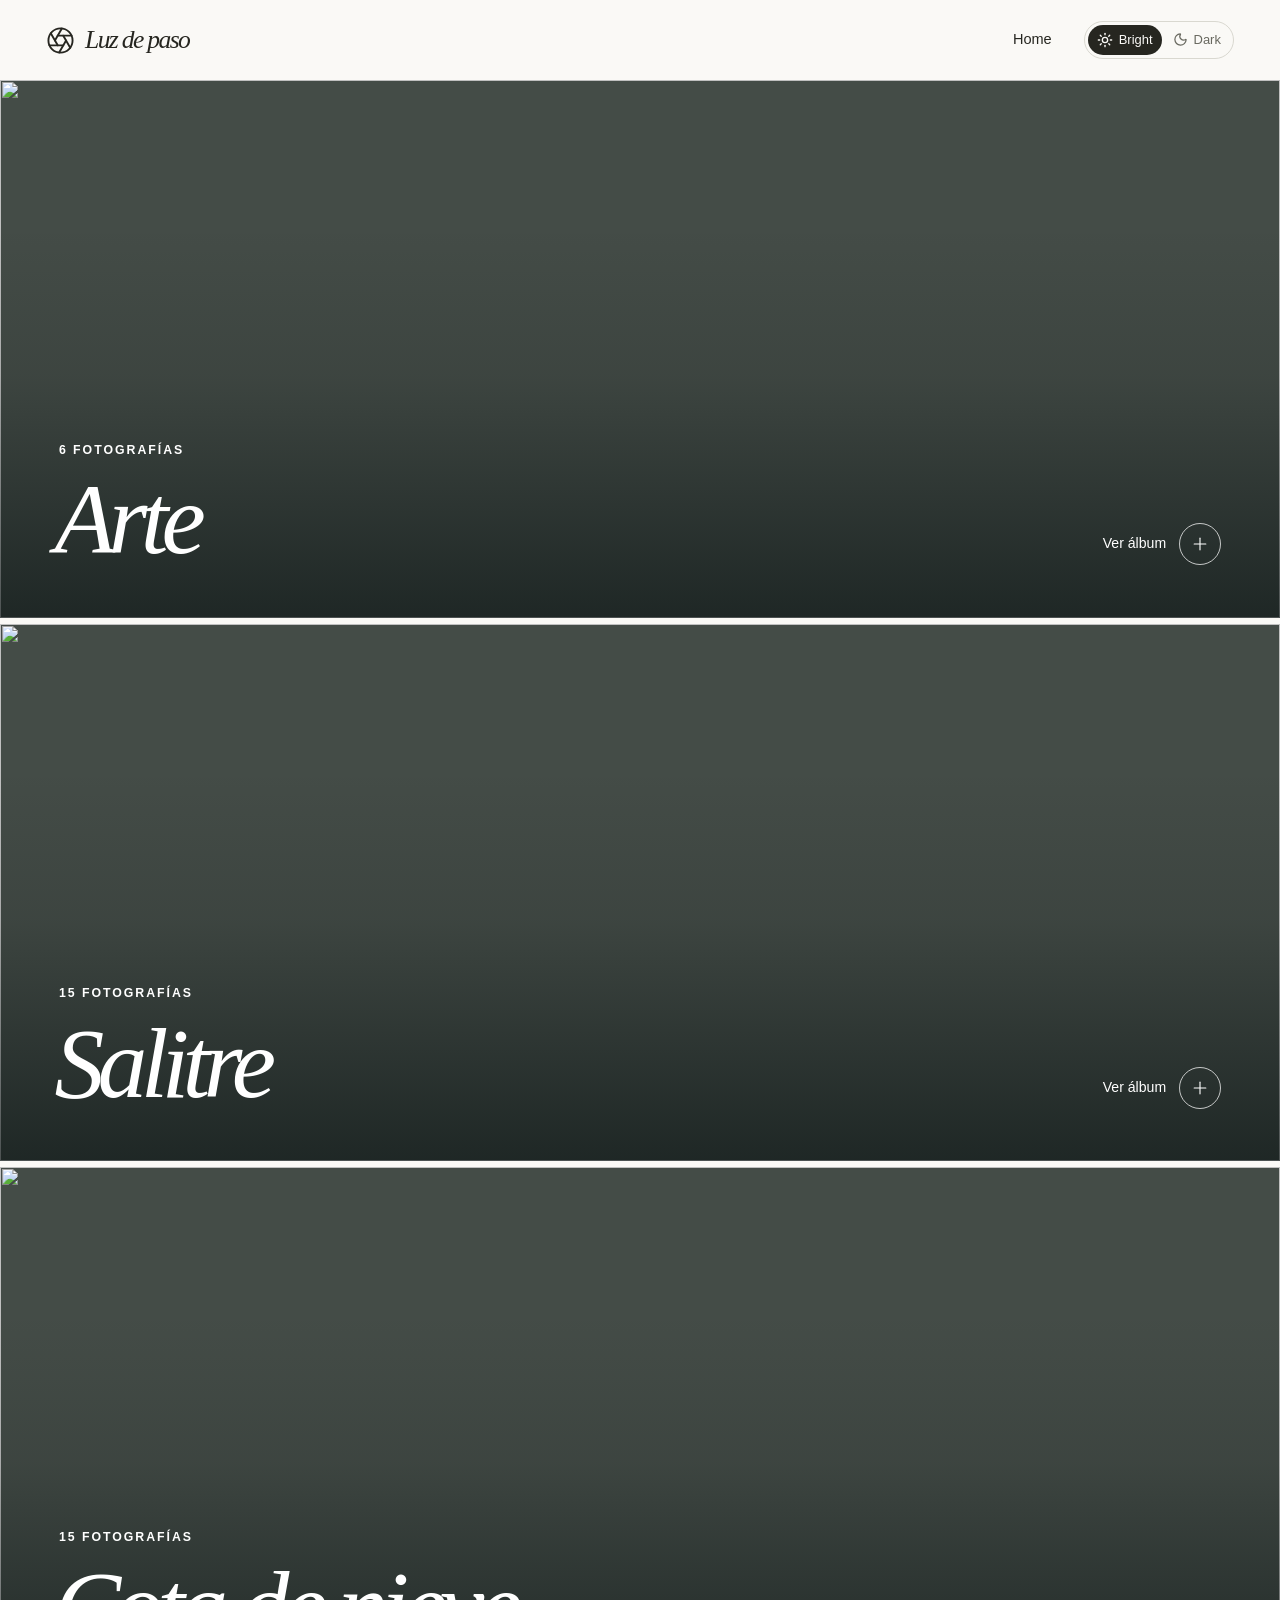
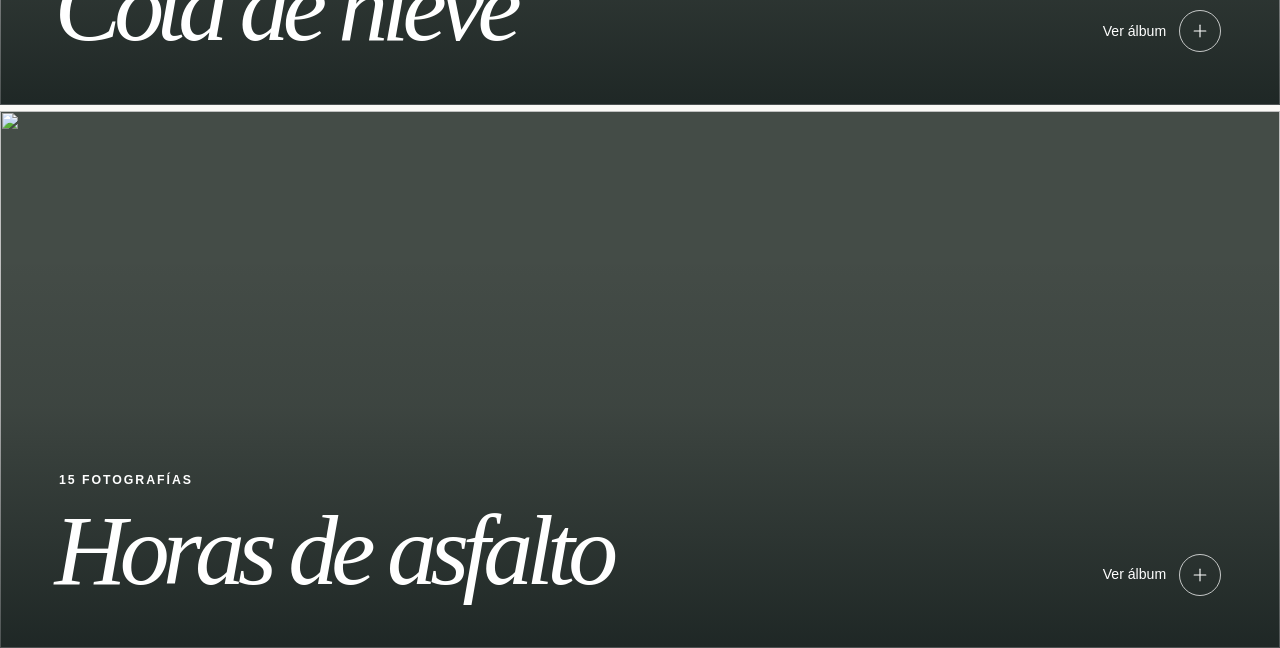
==== index.html @ b39b5231 "Añadir la portada de Luz de paso" ====
<!doctype html>
<html lang="es"><head><meta charset="utf-8"><meta name="viewport" content="width=device-width, initial-scale=1">
<title>Luz de paso · Porfolio fotográfico</title><link rel="icon" href="./favicon.svg"><link rel="stylesheet" href="./site.css">
<script>try{if(localStorage.getItem('luz-theme')==='dark')document.documentElement.dataset.theme='dark'}catch{}</script>
</head><body><div id="portfolio"></div><script type="application/json" id="portfolio-data">{"albums":[{"id":"820fe33d-5c15-4f04-adb1-a9078780f57d","name":"Arte","description":"El arte de Padex lorem impum","cover":"./media/1fb90e2a-dee9-4b67-af25-da32abd7d8a4.jpg","photos":["./media/7dba7486-9c92-44e9-b8b8-1f3a282cd068.jpg","./media/33c0b9b8-e90d-4073-96dc-774cbe95a07a.jpg","./media/49939efc-acb8-4989-9a7b-33cce232bd11.jpg","./media/e018d647-5a6c-475f-bd93-5993ad5460ae.jpg","./media/e13442b4-c3fc-4564-9c29-26278a9c4391.jpg","./media/47a4a2f9-649f-40dd-b327-7f707811348b.jpg"]},{"id":"salitre","name":"Salitre","description":"El mar deja su firma en la orilla. Un cuaderno de espuma, roca y horizontes abiertos.","cover":"./photos/salitre-cover.jpg","photos":["./photos/salitre-01.jpg","./photos/salitre-02.jpg","./photos/salitre-03.jpg","./photos/salitre-04.jpg","./photos/salitre-05.jpg","./photos/salitre-06.jpg","./photos/salitre-07.jpg","./photos/salitre-08.jpg","./photos/salitre-09.jpg","./photos/salitre-10.jpg","./photos/salitre-11.jpg","./photos/salitre-12.jpg","./photos/salitre-13.jpg","./photos/salitre-14.jpg","./photos/salitre-15.jpg"]},{"id":"nieve","name":"Cota de nieve","description":"Donde termina el sendero, la montaña se dibuja con dos trazos: la sombra y la nieve.","cover":"./photos/nieve-cover.jpg","photos":["./photos/nieve-01.jpg","./photos/nieve-02.jpg","./photos/nieve-03.jpg","./photos/nieve-04.jpg","./photos/nieve-05.jpg","./photos/nieve-06.jpg","./photos/nieve-07.jpg","./photos/nieve-08.jpg","./photos/nieve-09.jpg","./photos/nieve-10.jpg","./photos/nieve-11.jpg","./photos/nieve-12.jpg","./photos/nieve-13.jpg","./photos/nieve-14.jpg","./photos/nieve-15.jpg"]},{"id":"asfalto","name":"Horas de asfalto","description":"Una ciudad medida a pie, entre fachadas, cruces y la última luz que alcanza la acera.","cover":"./photos/asfalto-cover.jpg","photos":["./photos/asfalto-01.jpg","./photos/asfalto-02.jpg","./photos/asfalto-03.jpg","./photos/asfalto-04.jpg","./photos/asfalto-05.jpg","./photos/asfalto-06.jpg","./photos/asfalto-07.jpg","./photos/asfalto-08.jpg","./photos/asfalto-09.jpg","./photos/asfalto-10.jpg","./photos/asfalto-11.jpg","./photos/asfalto-12.jpg","./photos/asfalto-13.jpg","./photos/asfalto-14.jpg","./photos/asfalto-15.jpg"]}]}</script>
<script defer src="./site.js"></script></body></html>
---- site.css ----
*{box-sizing:border-box}
:root{--paper:#faf9f6;--ink:#262620;--line:#d9d8d0;--soft:#efeee8;--muted:#696960;color-scheme:light}
:root[data-theme=dark]{--paper:#191a17;--ink:#f6f5ed;--line:#41423b;--soft:#2a2b26;--muted:#bebeb3;color-scheme:dark}
body{margin:0;background:var(--paper);color:var(--ink);font:1rem/1.5 "Helvetica Neue",Arial,sans-serif;-webkit-font-smoothing:antialiased}
button,input,textarea{font:inherit;color:inherit}button,a,label.file{-webkit-tap-highlight-color:transparent}button{cursor:pointer}button:disabled{opacity:.42;cursor:default}a{color:inherit}button:focus-visible,a:focus-visible,input:focus-visible,textarea:focus-visible,label.file:focus-within{outline:3px solid #4d94c2;outline-offset:4px}
.sr{position:absolute;width:1px;height:1px;clip-path:inset(50%);overflow:hidden;white-space:nowrap}
.top{display:flex;align-items:center;justify-content:space-between;padding:0 clamp(18px,3.6vw,72px);height:80px;background:var(--paper);gap:18px}
.signature,.top nav,.theme,.theme button,.open-album,.circle{display:flex;align-items:center}
.signature{gap:10px;white-space:nowrap}.signature span{font:italic 500 clamp(1.4rem,2vw,1.9rem)/1 Georgia,"Times New Roman",serif;letter-spacing:-.065em}
.top nav{gap:clamp(16px,2.5vw,44px)}.home-link{font-size:.91rem;text-decoration:none}.home-link:hover{text-decoration:underline;text-underline-offset:5px}
.theme{border:1px solid var(--line);border-radius:99px;padding:3px;gap:2px}.theme button{background:transparent;border:0;border-radius:99px;color:var(--muted);gap:6px;padding:5px 9px;font-size:.81rem}.theme button[aria-pressed=true]{background:var(--ink);color:var(--paper)}
.series{display:grid;gap:6px}.panorama,.album-hero{position:relative;isolation:isolate;overflow:hidden;display:block;color:white;background:#444c47}.panorama{height:clamp(370px,42vw,710px);text-decoration:none}.album-hero{height:clamp(360px,39vw,650px)}
.cover{position:absolute;width:100%;height:100%;object-fit:cover;inset:0;z-index:-2;transition:transform .85s ease}.panorama:after,.album-hero:after{content:"";position:absolute;inset:0;background:linear-gradient(0deg,rgba(9,18,18,.63),rgba(9,16,16,.12) 45%,transparent 73%);z-index:-1}
.pano-content{position:absolute;inset:auto clamp(24px,4.6vw,94px) clamp(28px,3.8vw,72px);display:flex;align-items:flex-end;justify-content:space-between;gap:20px}.pano-content>div{min-width:0}
.overline{display:block;font-size:.77rem;letter-spacing:.16em;font-weight:550;text-transform:uppercase;margin-bottom:13px}
.pano-content h1,.pano-content h2{font:italic 400 clamp(3.75rem,7.8vw,9.6rem)/.97 Georgia,"Times New Roman",serif;letter-spacing:-.068em;margin:0 0 0 -.045em;overflow-wrap:anywhere;text-wrap:balance}
.open-album{align-self:flex-end;gap:13px;font-size:.88rem;white-space:nowrap;margin-bottom:4px}.circle{border:1px solid #ffffffba;border-radius:50%;width:42px;height:42px;justify-content:center;transition:background .2s,color .2s}
@media(hover:hover){.panorama:hover .cover{transform:scale(1.025)}.panorama:hover .circle{background:white;color:#252820}}
.intro{margin:0 auto;padding:clamp(35px,5vw,90px) 24px;text-align:center}.intro p{max-width:32em;margin:auto;font:400 clamp(1.35rem,2.3vw,2.5rem)/1.33 Georgia,serif;letter-spacing:-.035em;white-space:pre-line}
.gallery {
  display: grid;
  grid-template-columns: repeat(3, minmax(0, 1fr));
  gap: 20px;
  max-width: 1200px;
  margin-inline: auto;
  padding: 32px 3vw;
}
.intro + .gallery { padding-top: 0; }
.gallery button {
  position: relative;
  aspect-ratio: 2 / 3;
  overflow: hidden;
  padding: 0;
  border: 0;
  background: var(--soft);
  cursor: zoom-in;
}
.gallery img {
  position: absolute;
  inset: 0;
  display: block;
  width: 100%;
  height: 100%;
  object-fit: cover;
}
@media (max-width: 800px) {
  .gallery { padding-inline: 4vw; }
}
@media (max-width: 767px) {
  .gallery { grid-template-columns: repeat(2, minmax(0, 1fr)); }
}
.empty { text-align: center; padding: 15vh 24px; }
html:has(.lightbox[open]), body:has(.lightbox[open]) {
  overflow: hidden;
  overscroll-behavior: none;
}
.lightbox {
  position: fixed;
  inset: 0;
  width: 100%;
  height: 100%;
  height: 100dvh;
  max-width: none;
  max-height: none;
  padding: 0;
  border: 0;
  margin: 0;
  overflow: hidden;
  overscroll-behavior: none;
  background: #11120f;
  color: white;
}
.lightbox::backdrop { background: #11120f; }
.stage, .stage img {
  position: absolute;
  inset: 0;
  width: 100%;
  height: 100%;
}
.stage { touch-action: pinch-zoom; }
.stage img { display: block; object-fit: contain; }
.light-head, .light-nav {
  position: absolute;
  z-index: 1;
  display: flex;
  align-items: center;
  justify-content: space-between;
  left: max(12px, env(safe-area-inset-left));
  right: max(12px, env(safe-area-inset-right));
  gap: 12px;
  pointer-events: none;
}
.light-head { top: max(12px, env(safe-area-inset-top)); }
.light-head > span {
  background: rgb(17 18 15 / 76%);
  padding: 5px 12px;
  border-radius: 18px;
  overflow: hidden;
  white-space: nowrap;
  text-overflow: ellipsis;
}
.light-head small { margin-left: 8px; }
.light-nav { top: 50%; transform: translateY(-50%); }
.lightbox button {
  display: grid;
  place-items: center;
  flex: none;
  width: 44px;
  height: 44px;
  border: 1px solid rgb(255 255 255 / 50%);
  border-radius: 50%;
  background: rgb(17 18 15 / 72%);
  color: white;
  pointer-events: auto;
}
.cms{max-width:1240px;margin:auto;padding:clamp(24px,4vw,64px) clamp(18px,3vw,48px) 80px}.cms-heading,.section-head,.actions{display:flex;align-items:center;justify-content:space-between;gap:12px}.cms h1,.cms h2,.cms h3{margin:0}.cms h1{font:italic 400 clamp(2rem,4vw,3.7rem)/1.1 Georgia,serif;letter-spacing:-.05em}.cms h2{font-size:1.24rem}.cms h3{font-size:1rem}.status{min-height:42px;margin:12px 0;color:var(--muted);font-size:.9rem}
.cms-body{padding:22px 0 0;margin:0;border:0;border-top:1px solid var(--line);display:grid;grid-template-columns:minmax(200px,1fr) minmax(0,2.8fr);gap:clamp(20px,4vw,64px);min-width:0}.cms aside>h2{margin-bottom:15px}.cms aside>.secondary{margin-top:12px}.cms .secondary,.primary{border:1px solid var(--line);background:var(--paper);border-radius:5px;padding:8px 13px;font-size:.9rem;display:inline-flex;align-items:center;justify-content:center;gap:7px}.cms .primary{background:var(--ink);color:var(--paper);border-color:var(--ink)}.cms svg{width:17px;height:17px}.cms .icon{border:0;background:transparent;display:inline-grid;place-items:center;min-width:32px;height:36px;padding:6px}.cms .icon:not(:disabled):hover,.cms .secondary:hover{background:var(--soft)}.album-row{display:flex;align-items:center;border-block-end:1px solid var(--line);padding:4px}.album-row.chosen{background:var(--soft)}.select-album{flex:1;min-width:0;padding:8px 3px;background:transparent;border:0;text-align:left;overflow-wrap:anywhere}.edit{display:grid;gap:16px;align-content:start}.edit>label{display:grid;gap:6px;font-size:.9rem}.edit input:not([type=file]),.edit textarea{border:1px solid var(--line);border-radius:4px;background:var(--paper);padding:9px 11px;width:100%}.edit textarea{resize:vertical}.cover-preview{width:100%;height:clamp(110px,15vw,220px);object-fit:cover}.actions{justify-content:flex-start;flex-wrap:wrap}.file{position:relative;cursor:pointer}.file input{position:absolute;left:0;top:0;width:100%;height:100%;opacity:0;cursor:pointer}.manage-photos{display:grid;grid-template-columns:repeat(5,minmax(0,1fr));gap:12px}.photo-tile{border:1px solid var(--line)}.photo-tile img{width:100%;height:120px;object-fit:cover;display:block}.edit>.section-head:not(:first-child){margin-top:18px}
@media(max-width:650px){.top{height:64px;padding:0 16px}.signature{gap:6px}.signature svg{width:23px}.top nav{gap:14px}.theme button{padding:6px 7px}.theme button:not([aria-pressed=true]) span{display:none}.panorama{height:clamp(320px,52svh,510px)}.album-hero{height:42svh;min-height:300px}.pano-content{inset:auto 22px 28px}.pano-content h1,.pano-content h2{font-size:clamp(3rem,10vw,4.9rem)}.overline{margin-bottom:10px}.open-album>span:first-child{display:none}.circle{width:35px;height:35px}.cms-body{grid-template-columns:1fr}.cms-heading{align-items:flex-start;flex-wrap:wrap}.cms aside{padding-bottom:20px;border-bottom:1px solid var(--line)}}
@media(prefers-reduced-motion:reduce){*{transition:none!important}}


.cms-preview {
  display: block;
  width: 100%;
  min-width: 0;
  padding: 0;
  border: 0;
  background: transparent;
  cursor: zoom-in;
}
.cms-preview img { display: block; }
.cms .drag-handle { cursor: grab; touch-action: none; user-select: none; min-width: 44px; height: 44px; }
.cms .drag-handle:disabled { cursor: default; }
.album-row, .photo-tile { position: relative; background: var(--paper); }
.photo-tile {
  display: grid;
  grid-template-columns: auto 1fr auto;
  align-items: center;
}
.photo-tile .cms-preview { grid-column: 1/-1; grid-row: 1; }
.photo-tile .drag-handle { justify-self: start; grid-row: 2; }
.photo-tile .remove-photo { justify-self: end; grid-row: 2; }
.cms [data-dragging] { z-index: 3; outline: 2px solid var(--ink); box-shadow: 0 5px 16px #0003; }
.cms [data-dragging] .drag-handle { cursor: grabbing; }

.photo-tile .visibility-switch {
  grid-area: 2 / 2;
  justify-self: center;
  display: inline-flex;
  align-items: center;
  justify-content: center;
  gap: 4px;
  min-height: 36px;
  padding: 2px;
  border: 0;
  background: transparent;
  font-size: .8rem;
}
.photo-tile .remove-photo { grid-column: 3; }
.switch-track {
  display: inline-flex;
  align-items: center;
  width: 23px;
  height: 14px;
  padding: 1px;
  border: 1px solid var(--muted);
  border-radius: 12px;
}
.switch-track::after {
  content: "";
  background: var(--muted);
  width: 8px;
  height: 8px;
  border-radius: 50%;
}
.visibility-switch[aria-checked=true] .switch-track {
  background: var(--ink);
  border-color: var(--ink);
  justify-content: flex-end;
}
.visibility-switch[aria-checked=true] .switch-track::after { background: var(--paper); }
.photo-hidden .cms-preview img { opacity: .48; }
.edit { container-type: inline-size; }
@container (max-width: 700px) { .manage-photos { grid-template-columns: repeat(4,minmax(0,1fr)); } }
@container (max-width: 560px) { .manage-photos { grid-template-columns: repeat(3,minmax(0,1fr)); } }
@container (max-width: 420px) { .manage-photos { grid-template-columns: repeat(2,minmax(0,1fr)); } }
@container (max-width: 274px) { .manage-photos { grid-template-columns: 1fr; } }

.github-dialog { width: min(460px, calc(100% - 32px)); max-height: 90dvh; padding: 24px; border: 1px solid var(--line); border-radius: 8px; background: var(--paper); color: var(--ink); }
.github-dialog::backdrop { background: rgb(0 0 0 / 55%); }
.github-dialog form, .github-dialog label { display: grid; gap: 12px; }
.github-dialog p { margin: 0; overflow-wrap: anywhere; }
.github-dialog input { width: 100%; padding: 9px; background: var(--paper); border: 1px solid var(--line); border-radius: 4px; }
.github-help { font-size: .9rem; }
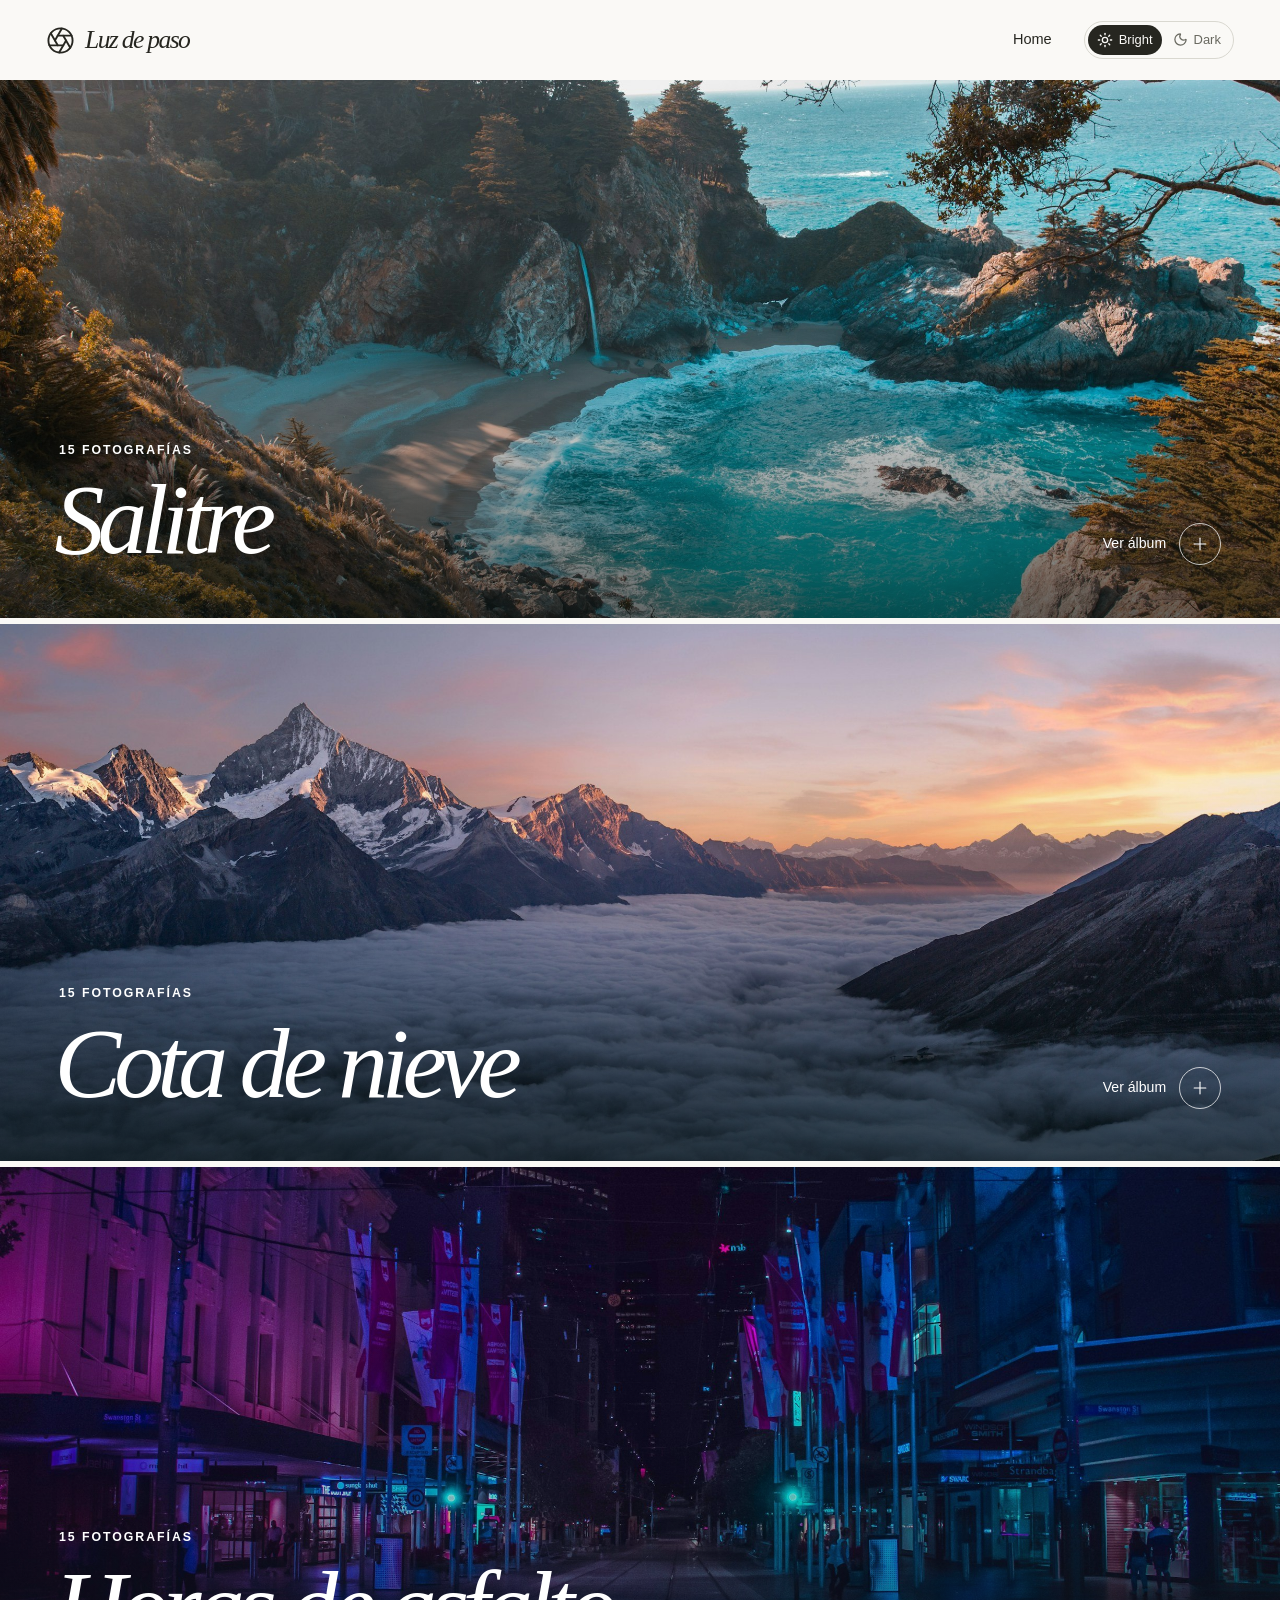
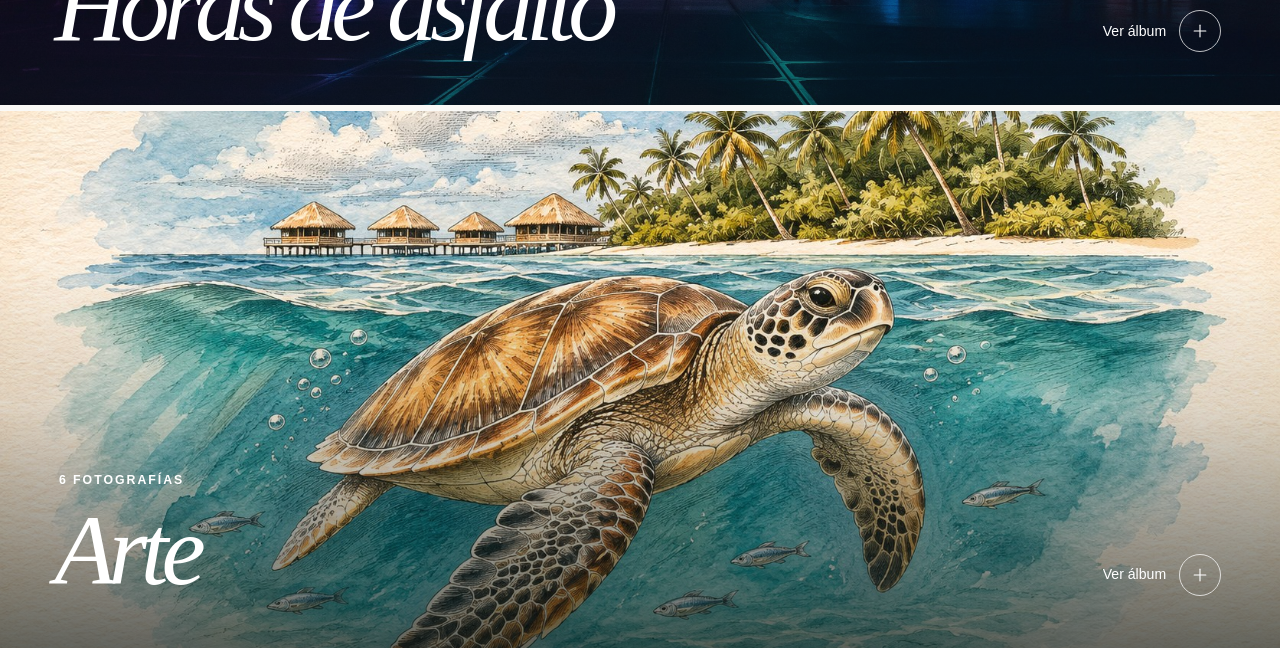
==== commit ad17cc09: "Actualizar el porfolio Luz de paso" ====
--- a/index.html
+++ b/index.html
@@ -2,5 +2,5 @@
 <html lang="es"><head><meta charset="utf-8"><meta name="viewport" content="width=device-width, initial-scale=1">
 <title>Luz de paso · Porfolio fotográfico</title><link rel="icon" href="./favicon.svg"><link rel="stylesheet" href="./site.css">
 <script>try{if(localStorage.getItem('luz-theme')==='dark')document.documentElement.dataset.theme='dark'}catch{}</script>
-</head><body><div id="portfolio"></div><script type="application/json" id="portfolio-data">{"albums":[{"id":"820fe33d-5c15-4f04-adb1-a9078780f57d","name":"Arte","description":"El arte de Padex lorem impum","cover":"./media/1fb90e2a-dee9-4b67-af25-da32abd7d8a4.jpg","photos":["./media/7dba7486-9c92-44e9-b8b8-1f3a282cd068.jpg","./media/33c0b9b8-e90d-4073-96dc-774cbe95a07a.jpg","./media/49939efc-acb8-4989-9a7b-33cce232bd11.jpg","./media/e018d647-5a6c-475f-bd93-5993ad5460ae.jpg","./media/e13442b4-c3fc-4564-9c29-26278a9c4391.jpg","./media/47a4a2f9-649f-40dd-b327-7f707811348b.jpg"]},{"id":"salitre","name":"Salitre","description":"El mar deja su firma en la orilla. Un cuaderno de espuma, roca y horizontes abiertos.","cover":"./photos/salitre-cover.jpg","photos":["./photos/salitre-01.jpg","./photos/salitre-02.jpg","./photos/salitre-03.jpg","./photos/salitre-04.jpg","./photos/salitre-05.jpg","./photos/salitre-06.jpg","./photos/salitre-07.jpg","./photos/salitre-08.jpg","./photos/salitre-09.jpg","./photos/salitre-10.jpg","./photos/salitre-11.jpg","./photos/salitre-12.jpg","./photos/salitre-13.jpg","./photos/salitre-14.jpg","./photos/salitre-15.jpg"]},{"id":"nieve","name":"Cota de nieve","description":"Donde termina el sendero, la montaña se dibuja con dos trazos: la sombra y la nieve.","cover":"./photos/nieve-cover.jpg","photos":["./photos/nieve-01.jpg","./photos/nieve-02.jpg","./photos/nieve-03.jpg","./photos/nieve-04.jpg","./photos/nieve-05.jpg","./photos/nieve-06.jpg","./photos/nieve-07.jpg","./photos/nieve-08.jpg","./photos/nieve-09.jpg","./photos/nieve-10.jpg","./photos/nieve-11.jpg","./photos/nieve-12.jpg","./photos/nieve-13.jpg","./photos/nieve-14.jpg","./photos/nieve-15.jpg"]},{"id":"asfalto","name":"Horas de asfalto","description":"Una ciudad medida a pie, entre fachadas, cruces y la última luz que alcanza la acera.","cover":"./photos/asfalto-cover.jpg","photos":["./photos/asfalto-01.jpg","./photos/asfalto-02.jpg","./photos/asfalto-03.jpg","./photos/asfalto-04.jpg","./photos/asfalto-05.jpg","./photos/asfalto-06.jpg","./photos/asfalto-07.jpg","./photos/asfalto-08.jpg","./photos/asfalto-09.jpg","./photos/asfalto-10.jpg","./photos/asfalto-11.jpg","./photos/asfalto-12.jpg","./photos/asfalto-13.jpg","./photos/asfalto-14.jpg","./photos/asfalto-15.jpg"]}]}</script>
+</head><body><div id="portfolio"></div><script type="application/json" id="portfolio-data">{"albums":[{"id":"salitre","name":"Salitre","description":"El mar deja su firma en la orilla. Un cuaderno de espuma, roca y horizontes abiertos.","cover":"./photos/salitre-cover.jpg","photos":["./photos/salitre-01.jpg","./photos/salitre-02.jpg","./photos/salitre-03.jpg","./photos/salitre-04.jpg","./photos/salitre-05.jpg","./photos/salitre-06.jpg","./photos/salitre-07.jpg","./photos/salitre-08.jpg","./photos/salitre-09.jpg","./photos/salitre-10.jpg","./photos/salitre-11.jpg","./photos/salitre-12.jpg","./photos/salitre-13.jpg","./photos/salitre-14.jpg","./photos/salitre-15.jpg"]},{"id":"nieve","name":"Cota de nieve","description":"Donde termina el sendero, la montaña se dibuja con dos trazos: la sombra y la nieve.","cover":"./photos/nieve-cover.jpg","photos":["./photos/nieve-01.jpg","./photos/nieve-02.jpg","./photos/nieve-03.jpg","./photos/nieve-04.jpg","./photos/nieve-05.jpg","./photos/nieve-06.jpg","./photos/nieve-07.jpg","./photos/nieve-08.jpg","./photos/nieve-09.jpg","./photos/nieve-10.jpg","./photos/nieve-11.jpg","./photos/nieve-12.jpg","./photos/nieve-13.jpg","./photos/nieve-14.jpg","./photos/nieve-15.jpg"]},{"id":"asfalto","name":"Horas de asfalto","description":"Una ciudad medida a pie, entre fachadas, cruces y la última luz que alcanza la acera.","cover":"./photos/asfalto-cover.jpg","photos":["./photos/asfalto-01.jpg","./photos/asfalto-02.jpg","./photos/asfalto-03.jpg","./photos/asfalto-04.jpg","./photos/asfalto-05.jpg","./photos/asfalto-06.jpg","./photos/asfalto-07.jpg","./photos/asfalto-08.jpg","./photos/asfalto-09.jpg","./photos/asfalto-10.jpg","./photos/asfalto-11.jpg","./photos/asfalto-12.jpg","./photos/asfalto-13.jpg","./photos/asfalto-14.jpg","./photos/asfalto-15.jpg"]},{"id":"820fe33d-5c15-4f04-adb1-a9078780f57d","name":"Arte","description":"El arte de Padex lorem impum","cover":"./media/1fb90e2a-dee9-4b67-af25-da32abd7d8a4.jpg","photos":["./media/7dba7486-9c92-44e9-b8b8-1f3a282cd068.jpg","./media/33c0b9b8-e90d-4073-96dc-774cbe95a07a.jpg","./media/49939efc-acb8-4989-9a7b-33cce232bd11.jpg","./media/e018d647-5a6c-475f-bd93-5993ad5460ae.jpg","./media/e13442b4-c3fc-4564-9c29-26278a9c4391.jpg","./media/47a4a2f9-649f-40dd-b327-7f707811348b.jpg"]}]}</script>
 <script defer src="./site.js"></script></body></html>
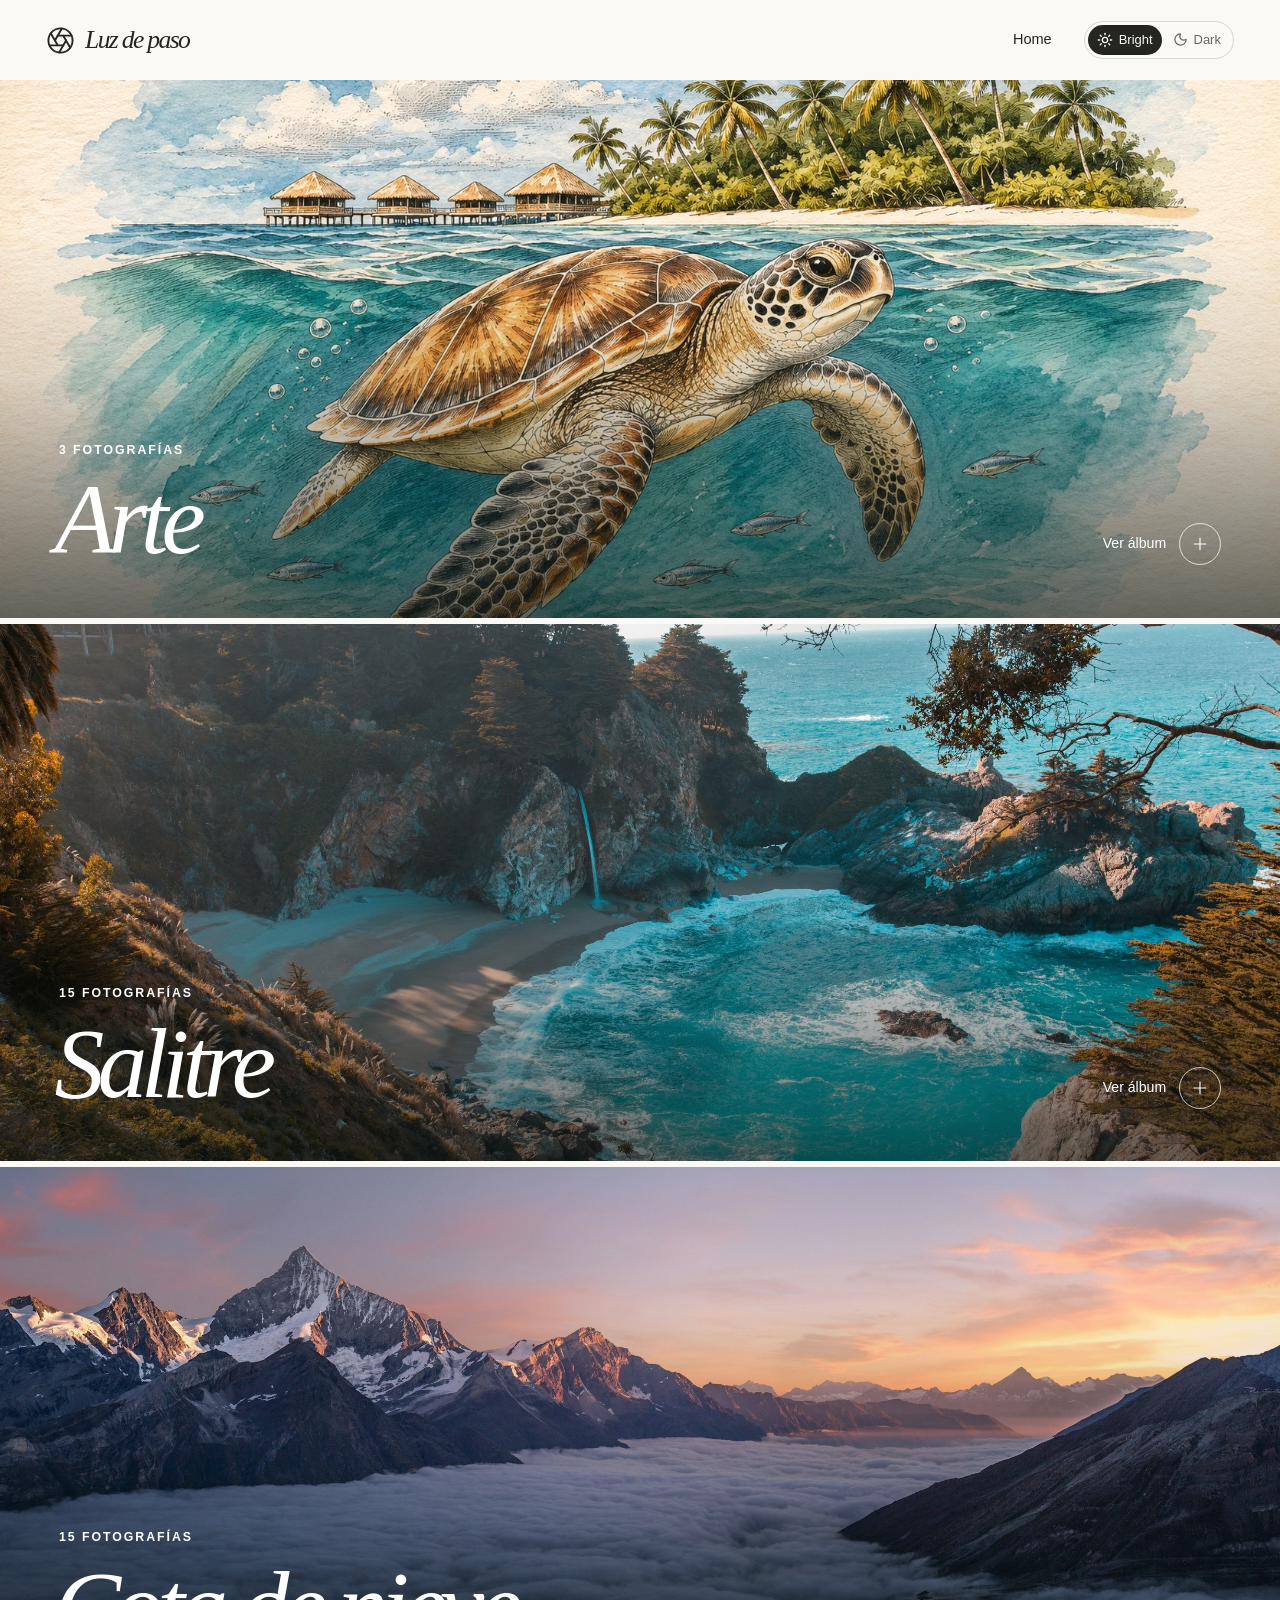
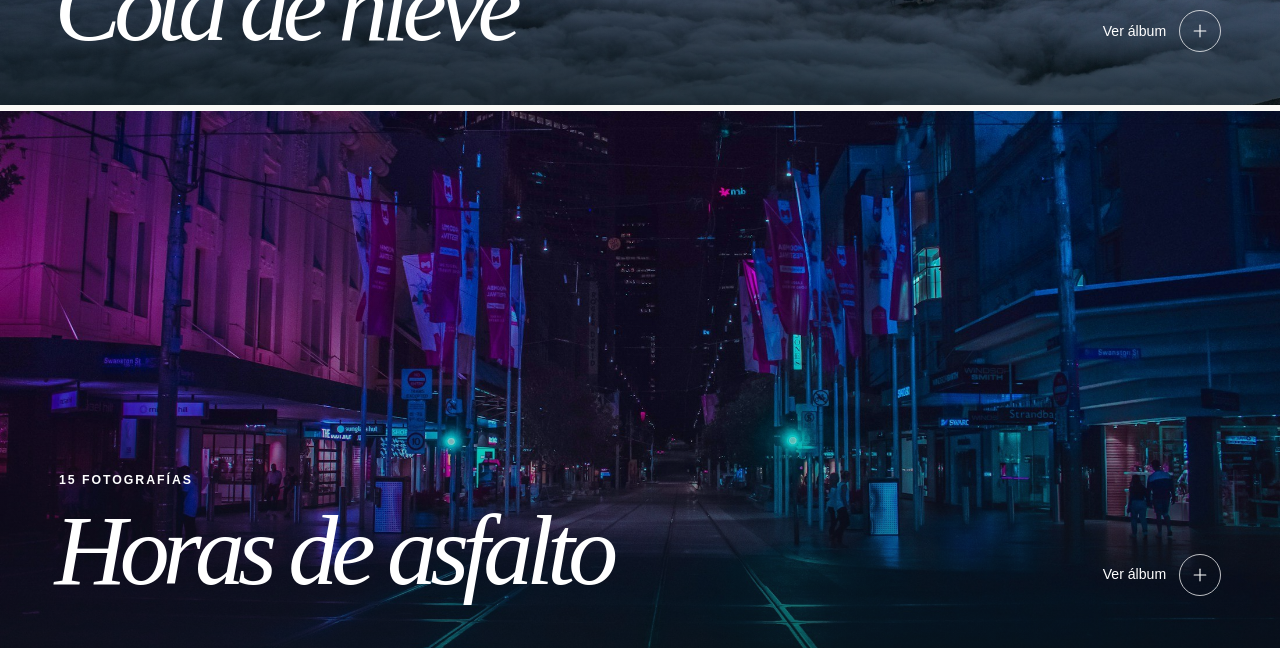
==== commit 965c63cd: "Actualizar el porfolio Luz de paso" ====
--- a/index.html
+++ b/index.html
@@ -2,5 +2,5 @@
 <html lang="es"><head><meta charset="utf-8"><meta name="viewport" content="width=device-width, initial-scale=1">
 <title>Luz de paso · Porfolio fotográfico</title><link rel="icon" href="./favicon.svg"><link rel="stylesheet" href="./site.css">
 <script>try{if(localStorage.getItem('luz-theme')==='dark')document.documentElement.dataset.theme='dark'}catch{}</script>
-</head><body><div id="portfolio"></div><script type="application/json" id="portfolio-data">{"albums":[{"id":"salitre","name":"Salitre","description":"El mar deja su firma en la orilla. Un cuaderno de espuma, roca y horizontes abiertos.","cover":"./photos/salitre-cover.jpg","photos":["./photos/salitre-01.jpg","./photos/salitre-02.jpg","./photos/salitre-03.jpg","./photos/salitre-04.jpg","./photos/salitre-05.jpg","./photos/salitre-06.jpg","./photos/salitre-07.jpg","./photos/salitre-08.jpg","./photos/salitre-09.jpg","./photos/salitre-10.jpg","./photos/salitre-11.jpg","./photos/salitre-12.jpg","./photos/salitre-13.jpg","./photos/salitre-14.jpg","./photos/salitre-15.jpg"]},{"id":"nieve","name":"Cota de nieve","description":"Donde termina el sendero, la montaña se dibuja con dos trazos: la sombra y la nieve.","cover":"./photos/nieve-cover.jpg","photos":["./photos/nieve-01.jpg","./photos/nieve-02.jpg","./photos/nieve-03.jpg","./photos/nieve-04.jpg","./photos/nieve-05.jpg","./photos/nieve-06.jpg","./photos/nieve-07.jpg","./photos/nieve-08.jpg","./photos/nieve-09.jpg","./photos/nieve-10.jpg","./photos/nieve-11.jpg","./photos/nieve-12.jpg","./photos/nieve-13.jpg","./photos/nieve-14.jpg","./photos/nieve-15.jpg"]},{"id":"asfalto","name":"Horas de asfalto","description":"Una ciudad medida a pie, entre fachadas, cruces y la última luz que alcanza la acera.","cover":"./photos/asfalto-cover.jpg","photos":["./photos/asfalto-01.jpg","./photos/asfalto-02.jpg","./photos/asfalto-03.jpg","./photos/asfalto-04.jpg","./photos/asfalto-05.jpg","./photos/asfalto-06.jpg","./photos/asfalto-07.jpg","./photos/asfalto-08.jpg","./photos/asfalto-09.jpg","./photos/asfalto-10.jpg","./photos/asfalto-11.jpg","./photos/asfalto-12.jpg","./photos/asfalto-13.jpg","./photos/asfalto-14.jpg","./photos/asfalto-15.jpg"]},{"id":"820fe33d-5c15-4f04-adb1-a9078780f57d","name":"Arte","description":"El arte de Padex lorem impum","cover":"./media/1fb90e2a-dee9-4b67-af25-da32abd7d8a4.jpg","photos":["./media/7dba7486-9c92-44e9-b8b8-1f3a282cd068.jpg","./media/33c0b9b8-e90d-4073-96dc-774cbe95a07a.jpg","./media/49939efc-acb8-4989-9a7b-33cce232bd11.jpg","./media/e018d647-5a6c-475f-bd93-5993ad5460ae.jpg","./media/e13442b4-c3fc-4564-9c29-26278a9c4391.jpg","./media/47a4a2f9-649f-40dd-b327-7f707811348b.jpg"]}]}</script>
+</head><body><div id="portfolio"></div><script type="application/json" id="portfolio-data">{"albums":[{"id":"820fe33d-5c15-4f04-adb1-a9078780f57d","name":"Arte","description":"El arte de Padex lorem impum","cover":"./media/1fb90e2a-dee9-4b67-af25-da32abd7d8a4.jpg","photos":["./media/7dba7486-9c92-44e9-b8b8-1f3a282cd068.jpg","./media/33c0b9b8-e90d-4073-96dc-774cbe95a07a.jpg","./media/49939efc-acb8-4989-9a7b-33cce232bd11.jpg"]},{"id":"salitre","name":"Salitre","description":"El mar deja su firma en la orilla. Un cuaderno de espuma, roca y horizontes abiertos.","cover":"./photos/salitre-cover.jpg","photos":["./photos/salitre-01.jpg","./photos/salitre-02.jpg","./photos/salitre-03.jpg","./photos/salitre-04.jpg","./photos/salitre-05.jpg","./photos/salitre-06.jpg","./photos/salitre-07.jpg","./photos/salitre-08.jpg","./photos/salitre-09.jpg","./photos/salitre-10.jpg","./photos/salitre-11.jpg","./photos/salitre-12.jpg","./photos/salitre-13.jpg","./photos/salitre-14.jpg","./photos/salitre-15.jpg"]},{"id":"nieve","name":"Cota de nieve","description":"Donde termina el sendero, la montaña se dibuja con dos trazos: la sombra y la nieve.","cover":"./photos/nieve-cover.jpg","photos":["./photos/nieve-01.jpg","./photos/nieve-02.jpg","./photos/nieve-03.jpg","./photos/nieve-04.jpg","./photos/nieve-05.jpg","./photos/nieve-06.jpg","./photos/nieve-07.jpg","./photos/nieve-08.jpg","./photos/nieve-09.jpg","./photos/nieve-10.jpg","./photos/nieve-11.jpg","./photos/nieve-12.jpg","./photos/nieve-13.jpg","./photos/nieve-14.jpg","./photos/nieve-15.jpg"]},{"id":"asfalto","name":"Horas de asfalto","description":"Una ciudad medida a pie, entre fachadas, cruces y la última luz que alcanza la acera.","cover":"./photos/asfalto-cover.jpg","photos":["./photos/asfalto-01.jpg","./photos/asfalto-02.jpg","./photos/asfalto-03.jpg","./photos/asfalto-04.jpg","./photos/asfalto-05.jpg","./photos/asfalto-06.jpg","./photos/asfalto-07.jpg","./photos/asfalto-08.jpg","./photos/asfalto-09.jpg","./photos/asfalto-10.jpg","./photos/asfalto-11.jpg","./photos/asfalto-12.jpg","./photos/asfalto-13.jpg","./photos/asfalto-14.jpg","./photos/asfalto-15.jpg"]}]}</script>
 <script defer src="./site.js"></script></body></html>
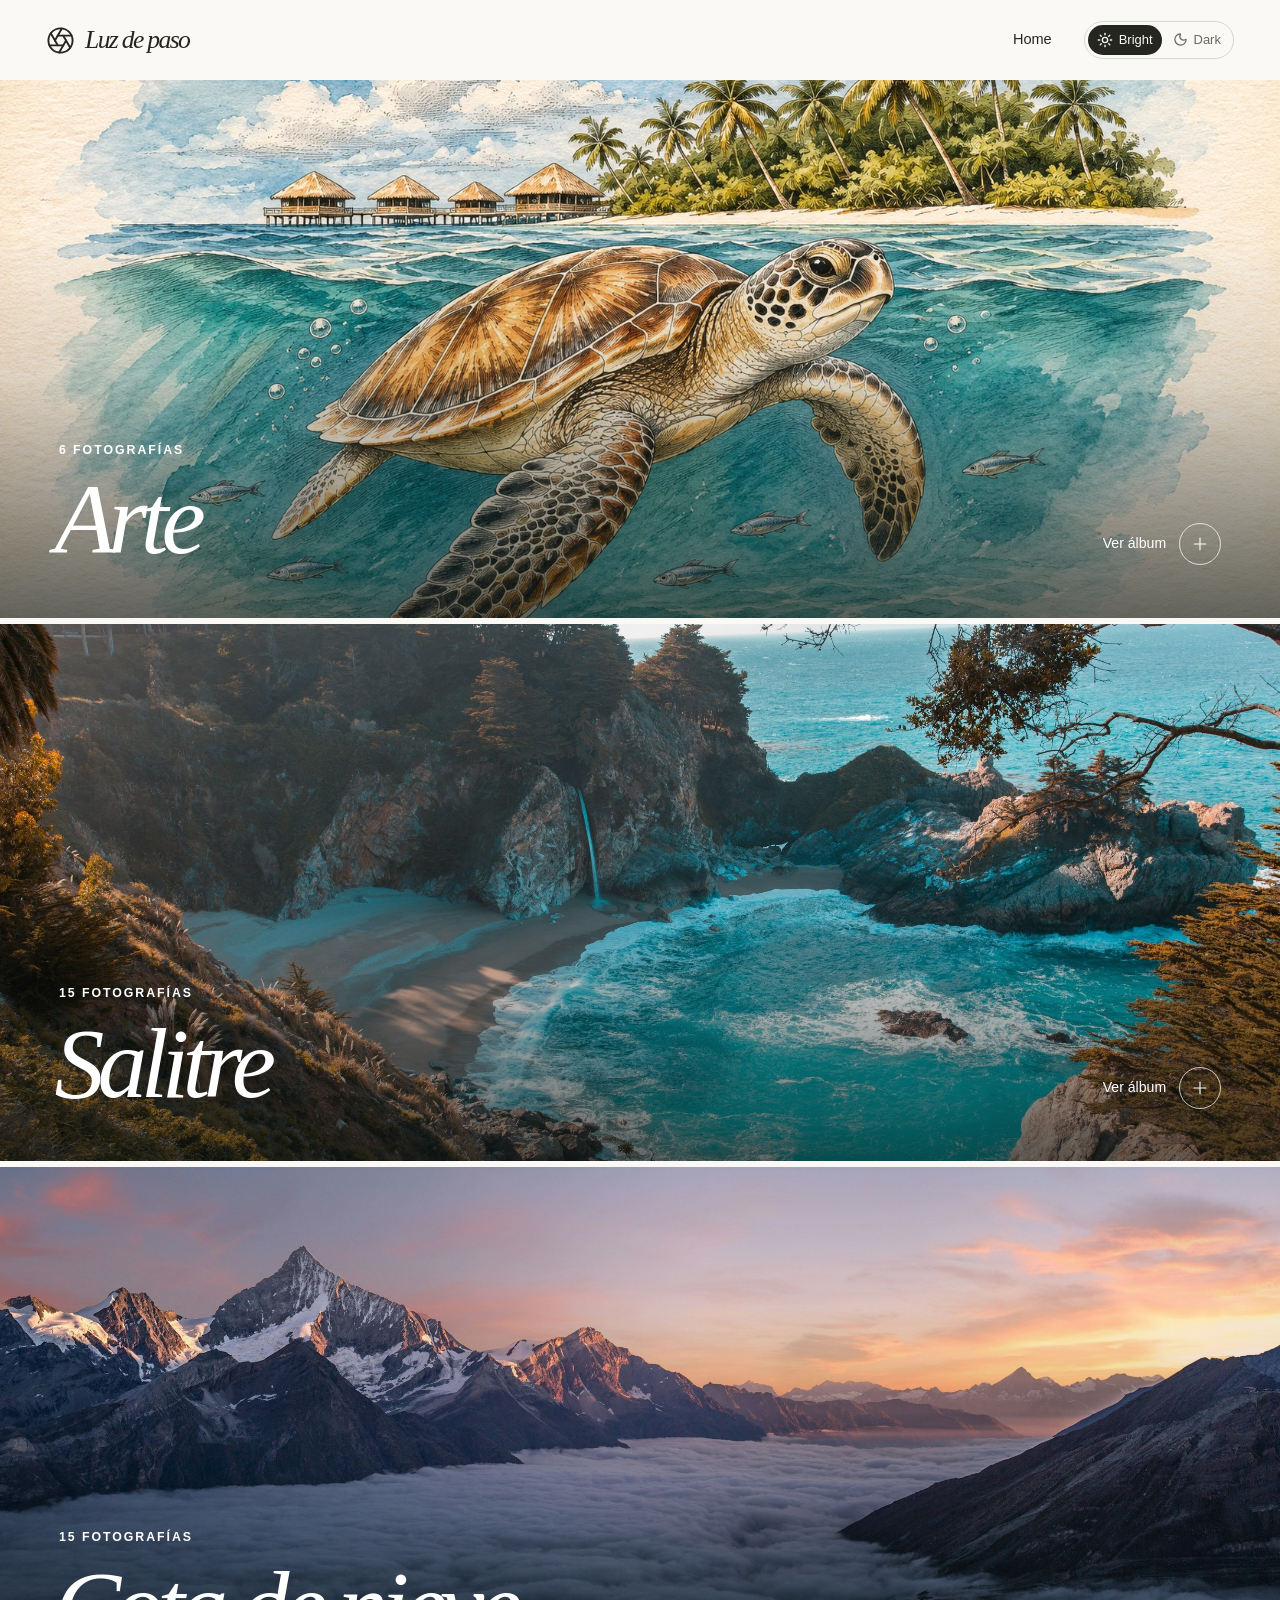
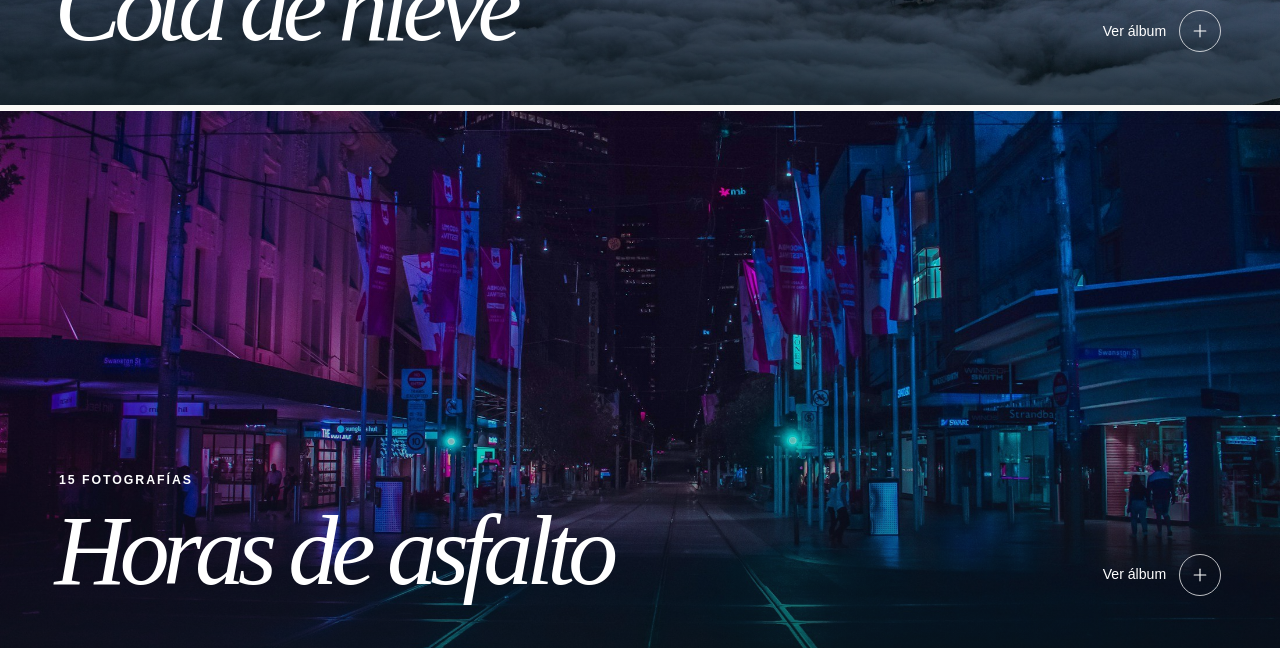
==== commit c69993d5: "Actualizar el porfolio Luz de paso" ====
--- a/index.html
+++ b/index.html
@@ -2,5 +2,5 @@
 <html lang="es"><head><meta charset="utf-8"><meta name="viewport" content="width=device-width, initial-scale=1">
 <title>Luz de paso · Porfolio fotográfico</title><link rel="icon" href="./favicon.svg"><link rel="stylesheet" href="./site.css">
 <script>try{if(localStorage.getItem('luz-theme')==='dark')document.documentElement.dataset.theme='dark'}catch{}</script>
-</head><body><div id="portfolio"></div><script type="application/json" id="portfolio-data">{"albums":[{"id":"820fe33d-5c15-4f04-adb1-a9078780f57d","name":"Arte","description":"El arte de Padex lorem impum","cover":"./media/1fb90e2a-dee9-4b67-af25-da32abd7d8a4.jpg","photos":["./media/7dba7486-9c92-44e9-b8b8-1f3a282cd068.jpg","./media/33c0b9b8-e90d-4073-96dc-774cbe95a07a.jpg","./media/49939efc-acb8-4989-9a7b-33cce232bd11.jpg"]},{"id":"salitre","name":"Salitre","description":"El mar deja su firma en la orilla. Un cuaderno de espuma, roca y horizontes abiertos.","cover":"./photos/salitre-cover.jpg","photos":["./photos/salitre-01.jpg","./photos/salitre-02.jpg","./photos/salitre-03.jpg","./photos/salitre-04.jpg","./photos/salitre-05.jpg","./photos/salitre-06.jpg","./photos/salitre-07.jpg","./photos/salitre-08.jpg","./photos/salitre-09.jpg","./photos/salitre-10.jpg","./photos/salitre-11.jpg","./photos/salitre-12.jpg","./photos/salitre-13.jpg","./photos/salitre-14.jpg","./photos/salitre-15.jpg"]},{"id":"nieve","name":"Cota de nieve","description":"Donde termina el sendero, la montaña se dibuja con dos trazos: la sombra y la nieve.","cover":"./photos/nieve-cover.jpg","photos":["./photos/nieve-01.jpg","./photos/nieve-02.jpg","./photos/nieve-03.jpg","./photos/nieve-04.jpg","./photos/nieve-05.jpg","./photos/nieve-06.jpg","./photos/nieve-07.jpg","./photos/nieve-08.jpg","./photos/nieve-09.jpg","./photos/nieve-10.jpg","./photos/nieve-11.jpg","./photos/nieve-12.jpg","./photos/nieve-13.jpg","./photos/nieve-14.jpg","./photos/nieve-15.jpg"]},{"id":"asfalto","name":"Horas de asfalto","description":"Una ciudad medida a pie, entre fachadas, cruces y la última luz que alcanza la acera.","cover":"./photos/asfalto-cover.jpg","photos":["./photos/asfalto-01.jpg","./photos/asfalto-02.jpg","./photos/asfalto-03.jpg","./photos/asfalto-04.jpg","./photos/asfalto-05.jpg","./photos/asfalto-06.jpg","./photos/asfalto-07.jpg","./photos/asfalto-08.jpg","./photos/asfalto-09.jpg","./photos/asfalto-10.jpg","./photos/asfalto-11.jpg","./photos/asfalto-12.jpg","./photos/asfalto-13.jpg","./photos/asfalto-14.jpg","./photos/asfalto-15.jpg"]}]}</script>
+</head><body><div id="portfolio"></div><script type="application/json" id="portfolio-data">{"albums":[{"id":"820fe33d-5c15-4f04-adb1-a9078780f57d","name":"Arte","description":"El arte de Padex lorem impum","cover":"./media/1fb90e2a-dee9-4b67-af25-da32abd7d8a4.jpg","photos":["./media/7dba7486-9c92-44e9-b8b8-1f3a282cd068.jpg","./media/33c0b9b8-e90d-4073-96dc-774cbe95a07a.jpg","./media/49939efc-acb8-4989-9a7b-33cce232bd11.jpg","./media/e018d647-5a6c-475f-bd93-5993ad5460ae.jpg","./media/e13442b4-c3fc-4564-9c29-26278a9c4391.jpg","./media/47a4a2f9-649f-40dd-b327-7f707811348b.jpg"]},{"id":"salitre","name":"Salitre","description":"El mar deja su firma en la orilla. Un cuaderno de espuma, roca y horizontes abiertos.","cover":"./photos/salitre-cover.jpg","photos":["./photos/salitre-01.jpg","./photos/salitre-02.jpg","./photos/salitre-03.jpg","./photos/salitre-04.jpg","./photos/salitre-05.jpg","./photos/salitre-06.jpg","./photos/salitre-07.jpg","./photos/salitre-08.jpg","./photos/salitre-09.jpg","./photos/salitre-10.jpg","./photos/salitre-11.jpg","./photos/salitre-12.jpg","./photos/salitre-13.jpg","./photos/salitre-14.jpg","./photos/salitre-15.jpg"]},{"id":"nieve","name":"Cota de nieve","description":"Donde termina el sendero, la montaña se dibuja con dos trazos: la sombra y la nieve.","cover":"./photos/nieve-cover.jpg","photos":["./photos/nieve-01.jpg","./photos/nieve-02.jpg","./photos/nieve-03.jpg","./photos/nieve-04.jpg","./photos/nieve-05.jpg","./photos/nieve-06.jpg","./photos/nieve-07.jpg","./photos/nieve-08.jpg","./photos/nieve-09.jpg","./photos/nieve-10.jpg","./photos/nieve-11.jpg","./photos/nieve-12.jpg","./photos/nieve-13.jpg","./photos/nieve-14.jpg","./photos/nieve-15.jpg"]},{"id":"asfalto","name":"Horas de asfalto","description":"Una ciudad medida a pie, entre fachadas, cruces y la última luz que alcanza la acera.","cover":"./photos/asfalto-cover.jpg","photos":["./photos/asfalto-01.jpg","./photos/asfalto-02.jpg","./photos/asfalto-03.jpg","./photos/asfalto-04.jpg","./photos/asfalto-05.jpg","./photos/asfalto-06.jpg","./photos/asfalto-07.jpg","./photos/asfalto-08.jpg","./photos/asfalto-09.jpg","./photos/asfalto-10.jpg","./photos/asfalto-11.jpg","./photos/asfalto-12.jpg","./photos/asfalto-13.jpg","./photos/asfalto-14.jpg","./photos/asfalto-15.jpg"]}]}</script>
 <script defer src="./site.js"></script></body></html>
